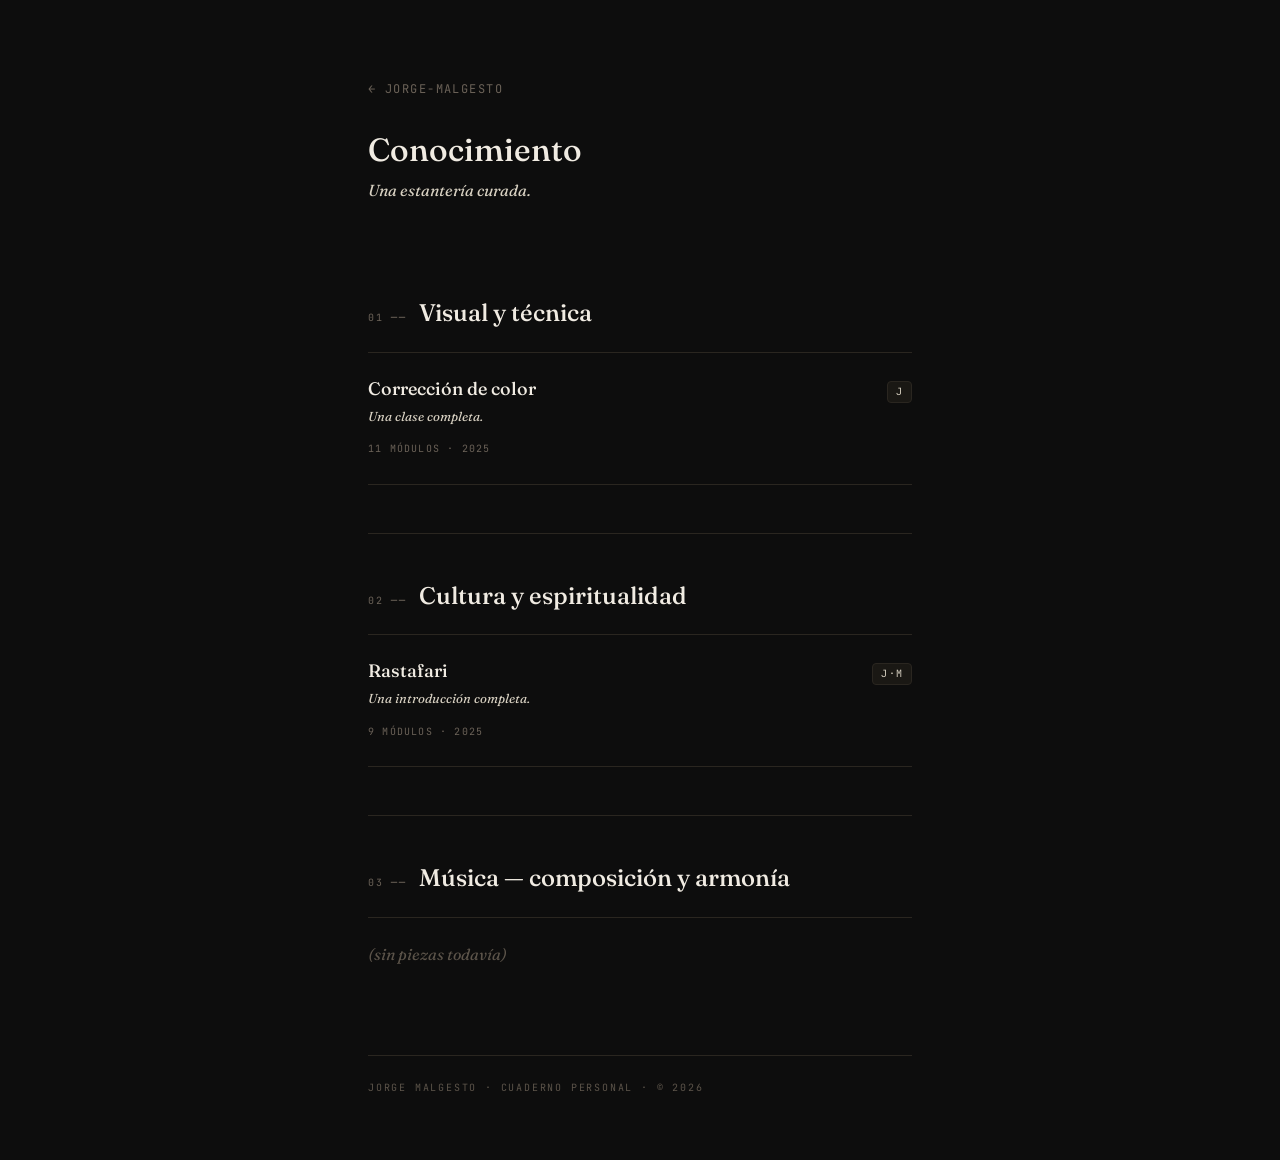
==== conocimiento/index.html @ 783f0b52 "Initial build: shell, sistema de diseño, conocimiento, Hartke recomendador Co-Authored-By: Claude So" ====
<!DOCTYPE html>
<html lang="es">
<head>
  <meta charset="UTF-8">
  <meta name="viewport" content="width=device-width, initial-scale=1.0">
  <title>Conocimiento — Jorge Malgesto</title>
  <meta name="description" content="Una estantería curada. Cine, cultura, música.">

  <link rel="preconnect" href="https://fonts.googleapis.com">
  <link rel="preconnect" href="https://fonts.gstatic.com" crossorigin>
  <link href="https://fonts.googleapis.com/css2?family=Fraunces:ital,opsz,wght@0,9..144,400;0,9..144,500;1,9..144,400;1,9..144,500&family=DM+Sans:wght@400;500&family=JetBrains+Mono:wght@400;500&display=swap" rel="stylesheet">

  <link rel="stylesheet" href="../css/system.css">

  <style>
    .page {
      max-width: 640px;
      margin: 0 auto;
      padding: var(--sp-5);
      padding-bottom: var(--sp-8);
    }

    .page-header {
      padding: var(--sp-6) 0 var(--sp-7);
    }

    .page-header__back {
      display: block;
      margin-bottom: var(--sp-6);
    }

    .page-title {
      font-family: var(--font-serif);
      font-size: var(--fs-h1);
      font-weight: 500;
      font-style: normal;
      color: var(--color-text);
      line-height: 1.2;
      margin-bottom: var(--sp-2);
    }

    .page-subtitle {
      font-family: var(--font-serif);
      font-size: var(--fs-body);
      font-style: italic;
      font-weight: 400;
      color: var(--color-text-soft);
    }

    /* ── Eje temático ─────────────────────────────────────── */
    .axis {
      margin-top: var(--sp-7);
    }

    .axis__header {
      display: flex;
      align-items: baseline;
      gap: var(--sp-3);
      margin-bottom: var(--sp-5);
    }

    .axis__num {
      font-family: var(--font-mono);
      font-size: var(--fs-mono-sm);
      font-weight: 400;
      text-transform: uppercase;
      letter-spacing: 0.18em;
      color: var(--color-text-dim);
      flex-shrink: 0;
    }

    .axis__title {
      font-family: var(--font-serif);
      font-size: var(--fs-h2);
      font-weight: 500;
      font-style: normal;
      color: var(--color-text);
      line-height: 1.2;
    }

    /* ── Pieza / item del eje ────────────────────────────── */
    .piece-link {
      display: block;
      text-decoration: none;
      border-top: var(--border-thin);
      padding: var(--sp-5) 0;
      transition: color 150ms ease-out;
    }

    .piece-link:last-child {
      border-bottom: var(--border-thin);
    }

    .piece-link:hover .piece-title {
      color: var(--color-accent);
    }

    .piece-header {
      display: flex;
      align-items: baseline;
      gap: var(--sp-3);
      margin-bottom: var(--sp-1);
    }

    .piece-title {
      font-family: var(--font-serif);
      font-size: var(--fs-h3);
      font-weight: 500;
      color: var(--color-text);
      transition: color 150ms ease-out;
      flex: 1;
      line-height: 1.3;
    }

    .piece-tag {
      font-family: var(--font-mono);
      font-size: var(--fs-mono-sm);
      font-weight: 400;
      text-transform: uppercase;
      letter-spacing: 0.12em;
      color: var(--color-text-soft);
      background: var(--color-bg-soft);
      border: var(--border-thin);
      border-radius: var(--radius-sm);
      padding: 2px var(--sp-2);
      flex-shrink: 0;
    }

    .piece-desc {
      font-family: var(--font-serif);
      font-size: var(--fs-small);
      font-style: italic;
      color: var(--color-text-soft);
      line-height: 1.5;
      margin-bottom: var(--sp-2);
    }

    .piece-meta {
      font-family: var(--font-mono);
      font-size: var(--fs-mono-sm);
      font-weight: 400;
      text-transform: uppercase;
      letter-spacing: 0.12em;
      color: var(--color-text-dim);
    }

    /* ── Sin piezas ──────────────────────────────────────── */
    .axis__empty {
      font-family: var(--font-serif);
      font-size: var(--fs-body);
      font-style: italic;
      color: var(--color-text-faint);
      padding: var(--sp-5) 0;
      border-top: var(--border-thin);
    }

    /* ── Footer ──────────────────────────────────────────── */
    .page-footer {
      margin-top: var(--sp-8);
      padding-top: var(--sp-5);
      border-top: var(--border-thin);
    }

    .page-footer__text {
      font-family: var(--font-mono);
      font-size: var(--fs-mono-sm);
      font-weight: 400;
      text-transform: uppercase;
      letter-spacing: 0.18em;
      color: var(--color-text-faint);
    }

    @media (min-width: 768px) {
      .page {
        padding: var(--sp-7) var(--sp-7) var(--sp-8);
      }
    }
  </style>
</head>
<body>

<div class="page">

  <header class="page-header">
    <a href="../" class="return-link page-header__back">← jorge-malgesto</a>
    <h1 class="page-title">Conocimiento</h1>
    <p class="page-subtitle">Una estantería curada.</p>
  </header>

  <!-- Eje 01: Visual y técnica -->
  <section class="axis">
    <div class="axis__header">
      <span class="axis__num">01 ──</span>
      <h2 class="axis__title">Visual y técnica</h2>
    </div>

    <a href="correccion-de-color.html" class="piece-link">
      <div class="piece-header">
        <span class="piece-title">Corrección de color</span>
        <span class="piece-tag">J</span>
      </div>
      <p class="piece-desc">Una clase completa.</p>
      <span class="piece-meta">11 módulos · 2025</span>
    </a>
  </section>

  <hr class="divider" style="margin-top: var(--sp-7);">

  <!-- Eje 02: Cultura y espiritualidad -->
  <section class="axis">
    <div class="axis__header">
      <span class="axis__num">02 ──</span>
      <h2 class="axis__title">Cultura y espiritualidad</h2>
    </div>

    <a href="rastafari.html" class="piece-link">
      <div class="piece-header">
        <span class="piece-title">Rastafari</span>
        <span class="piece-tag">J·M</span>
      </div>
      <p class="piece-desc">Una introducción completa.</p>
      <span class="piece-meta">9 módulos · 2025</span>
    </a>
  </section>

  <hr class="divider" style="margin-top: var(--sp-7);">

  <!-- Eje 03: Música -->
  <section class="axis">
    <div class="axis__header">
      <span class="axis__num">03 ──</span>
      <h2 class="axis__title">Música — composición y armonía</h2>
    </div>

    <p class="axis__empty">(sin piezas todavía)</p>
  </section>

  <footer class="page-footer">
    <p class="page-footer__text">Jorge Malgesto · Cuaderno personal · &copy; 2026</p>
  </footer>

</div>

</body>
</html>
---- css/system.css ----
/* ============================================================
   system.css — Sistema de diseño jorge-malgesto
   Dirección A: Editorial con grietas
   ============================================================ */

/* ── Tokens: Paleta ─────────────────────────────────────── */
:root {
  --color-bg:           #0d0d0d;
  --color-bg-card:      #141414;
  --color-bg-soft:      #1a1814;

  --color-text:         #f0ebe2;
  --color-text-soft:    #d8d1c2;
  --color-text-mute:    #8a8275;
  --color-text-dim:     #6b6258;
  --color-text-faint:   #5c544a;

  --color-border:       #2a2620;
  --color-border-soft:  #3a342c;

  --color-accent:       #d44530;
  --color-accent-hover: #b53924;
  --color-accent-soft:  #6b2218;
}

/* ── Tokens: Tipografía ─────────────────────────────────── */
:root {
  --font-serif: 'Fraunces', 'Times New Roman', Georgia, serif;
  --font-sans:  'DM Sans', system-ui, -apple-system, sans-serif;
  --font-mono:  'JetBrains Mono', 'Courier New', monospace;
}

/* ── Tokens: Escala tipográfica ─────────────────────────── */
:root {
  --fs-display-xl: 64px;
  --fs-display-lg: 44px;
  --fs-h1:         32px;
  --fs-h2:         24px;
  --fs-h3:         18px;
  --fs-body:       16px;
  --fs-body-sans:  15px;
  --fs-small:      13px;
  --fs-mono:       12px;
  --fs-mono-sm:    10px;
}

/* ── Tokens: Espaciado ──────────────────────────────────── */
:root {
  --sp-1:  4px;
  --sp-2:  8px;
  --sp-3:  12px;
  --sp-4:  16px;
  --sp-5:  24px;
  --sp-6:  32px;
  --sp-7:  48px;
  --sp-8:  64px;
}

/* ── Tokens: Radios y bordes ────────────────────────────── */
:root {
  --radius-sm:   4px;
  --radius-md:   8px;
  --radius-lg:   12px;
  --radius-xl:   16px;
  --radius-pill: 999px;

  --border-thin:   0.5px solid var(--color-border);
  --border-medium: 1px solid var(--color-border);
}

/* ── Reset base ─────────────────────────────────────────── */
*, *::before, *::after {
  box-sizing: border-box;
  margin: 0;
  padding: 0;
}

html {
  -webkit-text-size-adjust: 100%;
  scroll-behavior: smooth;
}

body {
  background-color: var(--color-bg);
  color: var(--color-text);
  font-family: var(--font-sans);
  font-size: var(--fs-body);
  line-height: 1.6;
  min-height: 100dvh;
  -webkit-font-smoothing: antialiased;
  -moz-osx-font-smoothing: grayscale;
}

a {
  color: inherit;
  text-decoration: none;
}

img, svg {
  display: block;
  max-width: 100%;
}

/* ── Componente: .wordmark ──────────────────────────────── */
.wordmark {
  font-family: var(--font-serif);
  font-size: var(--fs-display-xl);
  font-weight: 400;
  letter-spacing: -0.02em;
  line-height: 1.05;
  display: block;
}

.wordmark__first {
  display: block;
  font-style: italic;
  color: var(--color-text-soft);
}

.wordmark__second {
  display: block;
  font-style: normal;
  font-weight: 500;
  color: var(--color-text);
}

.wordmark__accent {
  font-style: italic;
  color: var(--color-accent);
}

/* ── Componente: .accent-text ───────────────────────────── */
.accent-text {
  font-style: italic;
  color: var(--color-accent);
}

/* ── Componente: .label-mono ────────────────────────────── */
.label-mono {
  font-family: var(--font-mono);
  font-size: var(--fs-mono-sm);
  font-weight: 400;
  text-transform: uppercase;
  letter-spacing: 0.18em;
  color: var(--color-text-dim);
}

/* ── Componente: .divider ───────────────────────────────── */
.divider {
  width: 100%;
  height: 0.5px;
  background-color: var(--color-border);
  border: none;
}

/* ── Componente: .card ──────────────────────────────────── */
.card {
  background-color: var(--color-bg-card);
  border: var(--border-thin);
  border-radius: var(--radius-lg);
  padding: var(--sp-5);
}

/* ── Componente: .pill ──────────────────────────────────── */
.pill {
  display: inline-flex;
  align-items: center;
  gap: var(--sp-1);
  font-family: var(--font-mono);
  font-size: var(--fs-mono);
  text-transform: uppercase;
  letter-spacing: 0.1em;
  padding: var(--sp-1) var(--sp-3);
  border-radius: var(--radius-pill);
  border: 0.5px solid var(--color-border);
  background: transparent;
  color: var(--color-text-mute);
  cursor: pointer;
  transition: color 150ms ease-out, border-color 150ms ease-out, background-color 150ms ease-out;
  user-select: none;
  white-space: nowrap;
}

.pill--active {
  background-color: var(--color-accent-soft);
  color: var(--color-accent);
  border-color: var(--color-accent);
}

.pill--active::before {
  content: '';
  display: inline-block;
  width: 5px;
  height: 5px;
  border-radius: 50%;
  background-color: var(--color-accent);
  flex-shrink: 0;
}

.pill--mute {
  color: var(--color-text-faint);
  border-color: var(--color-border);
}

/* ── Componente: .btn ───────────────────────────────────── */
.btn {
  display: inline-flex;
  align-items: center;
  justify-content: center;
  gap: var(--sp-2);
  font-family: var(--font-mono);
  font-size: var(--fs-mono);
  font-weight: 500;
  text-transform: uppercase;
  letter-spacing: 0.12em;
  padding: var(--sp-3) var(--sp-5);
  border-radius: var(--radius-md);
  border: var(--border-medium);
  cursor: pointer;
  transition: all 150ms ease-out;
  user-select: none;
}

.btn--primary {
  background-color: var(--color-accent);
  color: var(--color-text);
  border-color: var(--color-accent);
}

.btn--primary:hover {
  background-color: var(--color-accent-hover);
  border-color: var(--color-accent-hover);
}

.btn--ghost {
  background: transparent;
  color: var(--color-text-soft);
  border-color: var(--color-border-soft);
}

.btn--ghost:hover {
  color: var(--color-text);
  border-color: var(--color-text-mute);
}

/* ── Componente: .nav-item ──────────────────────────────── */
.nav-item {
  display: flex;
  align-items: baseline;
  gap: var(--sp-4);
  padding: var(--sp-6) 0;
  text-decoration: none;
  border-bottom: var(--border-thin);
  transition: color 150ms ease-out;
  color: var(--color-text);
  cursor: pointer;
}

.nav-item:first-of-type {
  border-top: var(--border-thin);
}

.nav-item__num {
  font-family: var(--font-mono);
  font-size: var(--fs-mono-sm);
  font-weight: 400;
  text-transform: uppercase;
  letter-spacing: 0.18em;
  color: var(--color-text-dim);
  flex-shrink: 0;
  padding-top: 2px;
}

.nav-item__label {
  font-family: var(--font-serif);
  font-size: var(--fs-h1);
  font-weight: 500;
  font-style: italic;
  line-height: 1.2;
  flex: 1;
  transition: color 150ms ease-out;
}

.nav-item__arrow {
  font-size: var(--fs-body-sans);
  color: var(--color-text-dim);
  transition: transform 150ms ease-out, color 150ms ease-out;
  flex-shrink: 0;
}

.nav-item:hover .nav-item__label,
.nav-item:focus .nav-item__label {
  color: var(--color-accent);
}

.nav-item:hover .nav-item__arrow,
.nav-item:focus .nav-item__arrow {
  transform: translateX(4px);
  color: var(--color-accent);
}

/* ── Componente: .return-link ───────────────────────────── */
.return-link {
  display: inline-flex;
  align-items: center;
  gap: var(--sp-2);
  font-family: var(--font-mono);
  font-size: var(--fs-mono);
  text-transform: uppercase;
  letter-spacing: 0.12em;
  color: var(--color-text-dim);
  text-decoration: none;
  transition: color 150ms ease-out;
}

.return-link:hover {
  color: var(--color-text-soft);
}

/* ── Responsive: wordmark ───────────────────────────────── */
@media (max-width: 480px) {
  .wordmark {
    font-size: clamp(40px, 12vw, 64px);
  }
}

@media (min-width: 768px) {
  .wordmark {
    font-size: clamp(64px, 8vw, 88px);
  }

  .nav-item__label {
    font-size: var(--fs-display-lg);
  }
}
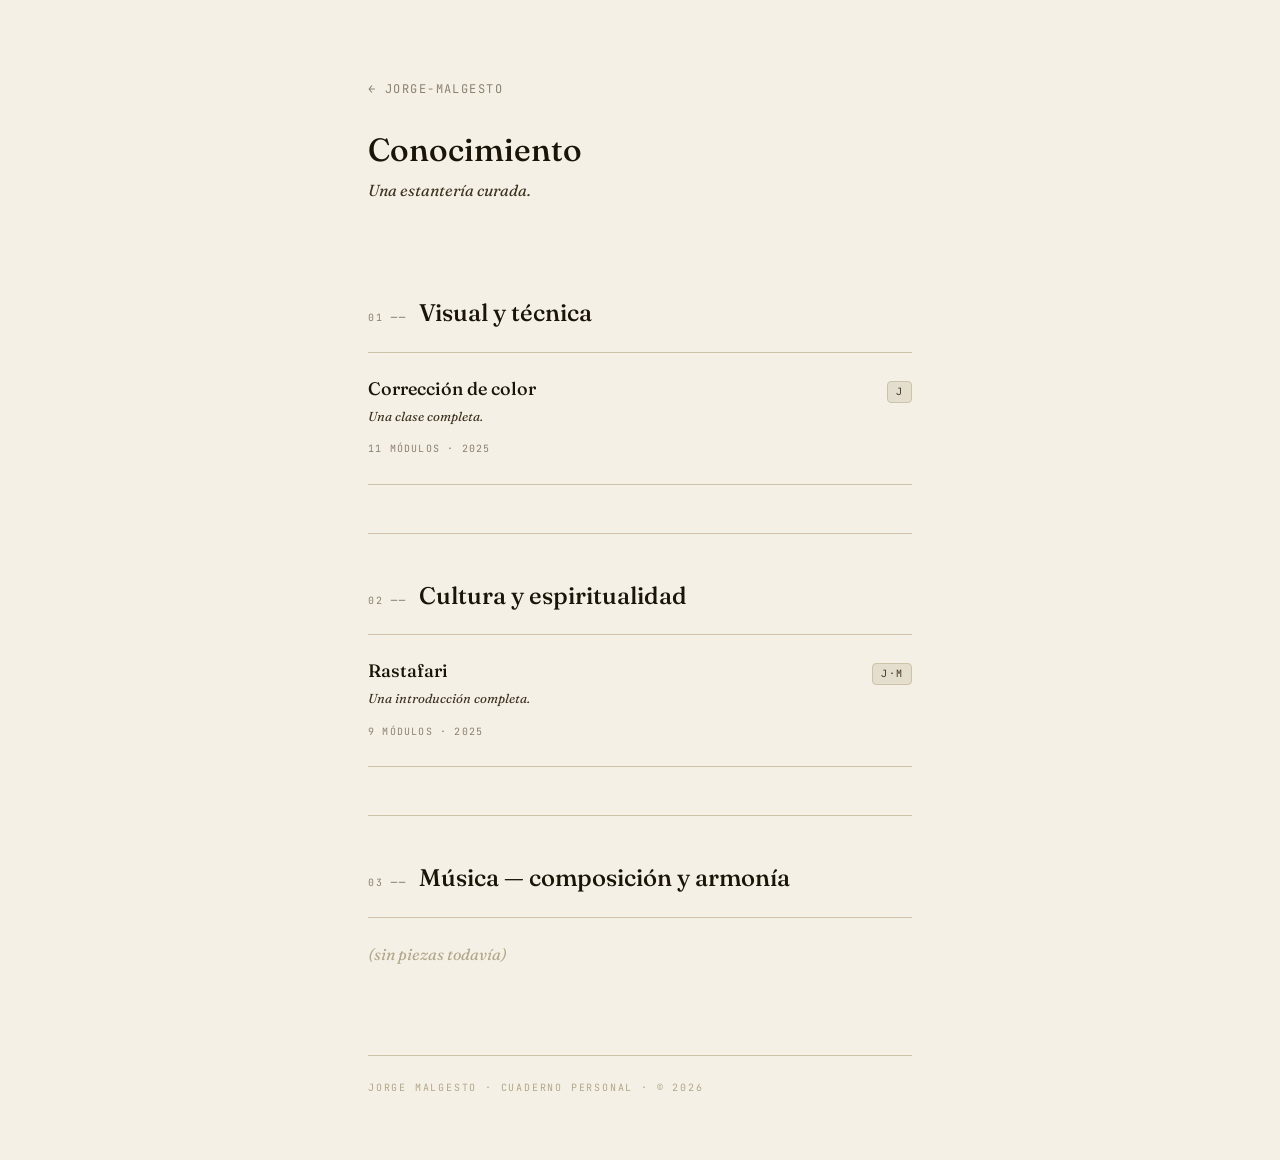
==== commit dbb087a8: "Paleta completa al claro — todo el sitio Todos los archivos del sitio usan ahora la paleta clara (pa" ====
--- a/conocimiento/index.html
+++ b/conocimiento/index.html
@@ -10,7 +10,7 @@
   <link rel="preconnect" href="https://fonts.gstatic.com" crossorigin>
   <link href="https://fonts.googleapis.com/css2?family=Fraunces:ital,opsz,wght@0,9..144,400;0,9..144,500;1,9..144,400;1,9..144,500&family=DM+Sans:wght@400;500&family=JetBrains+Mono:wght@400;500&display=swap" rel="stylesheet">
 
-  <link rel="stylesheet" href="../css/system.css">
+  <link rel="stylesheet" href="../css/system.css?v=light">
 
   <style>
     .page {
--- a/css/system.css
+++ b/css/system.css
@@ -1,26 +1,38 @@
 /* ============================================================
    system.css — Sistema de diseño jorge-malgesto
-   Dirección A: Editorial con grietas
+   Dirección: Rasta discreta · verde / dorado / rojo
    ============================================================ */
 
 /* ── Tokens: Paleta ─────────────────────────────────────── */
 :root {
-  --color-bg:           #0d0d0d;
-  --color-bg-card:      #141414;
-  --color-bg-soft:      #1a1814;
-
-  --color-text:         #f0ebe2;
-  --color-text-soft:    #d8d1c2;
-  --color-text-mute:    #8a8275;
-  --color-text-dim:     #6b6258;
-  --color-text-faint:   #5c544a;
-
-  --color-border:       #2a2620;
-  --color-border-soft:  #3a342c;
-
-  --color-accent:       #d44530;
-  --color-accent-hover: #b53924;
-  --color-accent-soft:  #6b2218;
+  /* Backgrounds — papel cálido con tinte verde muy sutil */
+  --color-bg:           #f5f0e6;
+  --color-bg-card:      #ede8d8;
+  --color-bg-soft:      #e4dece;
+
+  /* Texto — oscuro cálido */
+  --color-text:         #1a1508;
+  --color-text-soft:    #3d3420;
+  --color-text-mute:    #6b6050;
+  --color-text-dim:     #8a8070;
+  --color-text-faint:   #b0a888;
+
+  /* Bordes — cálido claro con tinte verde */
+  --color-border:       #ccc4a8;
+  --color-border-soft:  #bab09a;
+
+  /* Acento principal — verde rasta (oscurecido para contraste sobre claro) */
+  --color-accent:       #4e8020;
+  --color-accent-hover: #3a6016;
+  --color-accent-soft:  rgba(78, 128, 32, 0.1);
+
+  /* Dorado — secundario, decorativo */
+  --color-gold:         #a07018;
+  --color-gold-soft:    rgba(160, 112, 24, 0.1);
+
+  /* Rojo — terciario, con moderación */
+  --color-red:          #a02818;
+  --color-red-soft:     rgba(160, 40, 24, 0.1);
 }
 
 /* ── Tokens: Tipografía ─────────────────────────────────── */
@@ -126,7 +138,7 @@
 
 .wordmark__accent {
   font-style: italic;
-  color: var(--color-accent);
+  color: var(--color-gold);   /* Dorado, no verde */
 }
 
 /* ── Componente: .accent-text ───────────────────────────── */
@@ -223,7 +235,7 @@
 
 .btn--primary {
   background-color: var(--color-accent);
-  color: var(--color-text);
+  color: var(--color-bg);
   border-color: var(--color-accent);
 }
 
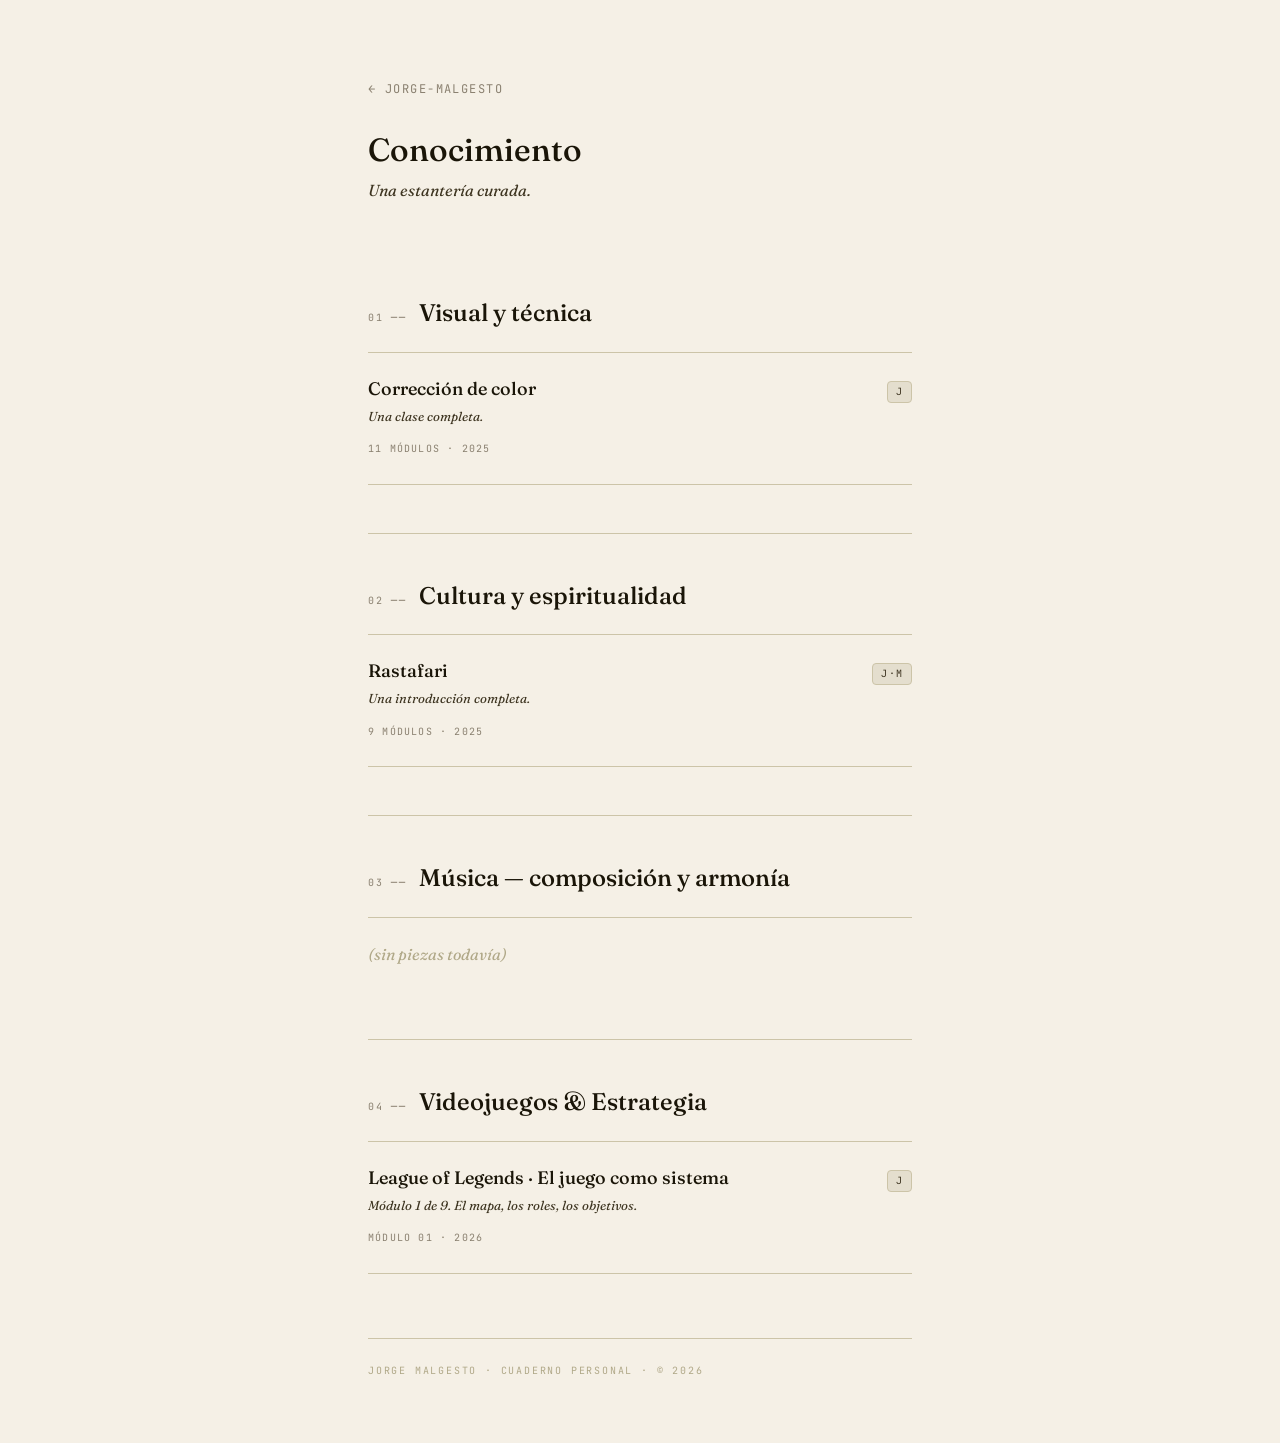
==== commit 8e4a692f: "Add LoL Módulo 1 — Videojuegos & Estrategia Nuevo camino de conocimiento. Módulo 1 de 9: El juego co" ====
--- a/conocimiento/index.html
+++ b/conocimiento/index.html
@@ -235,6 +235,24 @@
     <p class="axis__empty">(sin piezas todavía)</p>
   </section>
 
+  <hr class="divider" style="margin-top: var(--sp-7);">
+
+  <section class="axis">
+    <div class="axis__header">
+      <span class="axis__num">04 ──</span>
+      <h2 class="axis__title">Videojuegos &amp; Estrategia</h2>
+    </div>
+
+    <a href="videojuegos-estrategia/lol-el-juego-como-sistema/" class="piece-link">
+      <div class="piece-header">
+        <span class="piece-title">League of Legends · El juego como sistema</span>
+        <span class="piece-tag">J</span>
+      </div>
+      <p class="piece-desc">Módulo 1 de 9. El mapa, los roles, los objetivos.</p>
+      <span class="piece-meta">Módulo 01 · 2026</span>
+    </a>
+  </section>
+
   <footer class="page-footer">
     <p class="page-footer__text">Jorge Malgesto · Cuaderno personal · &copy; 2026</p>
   </footer>
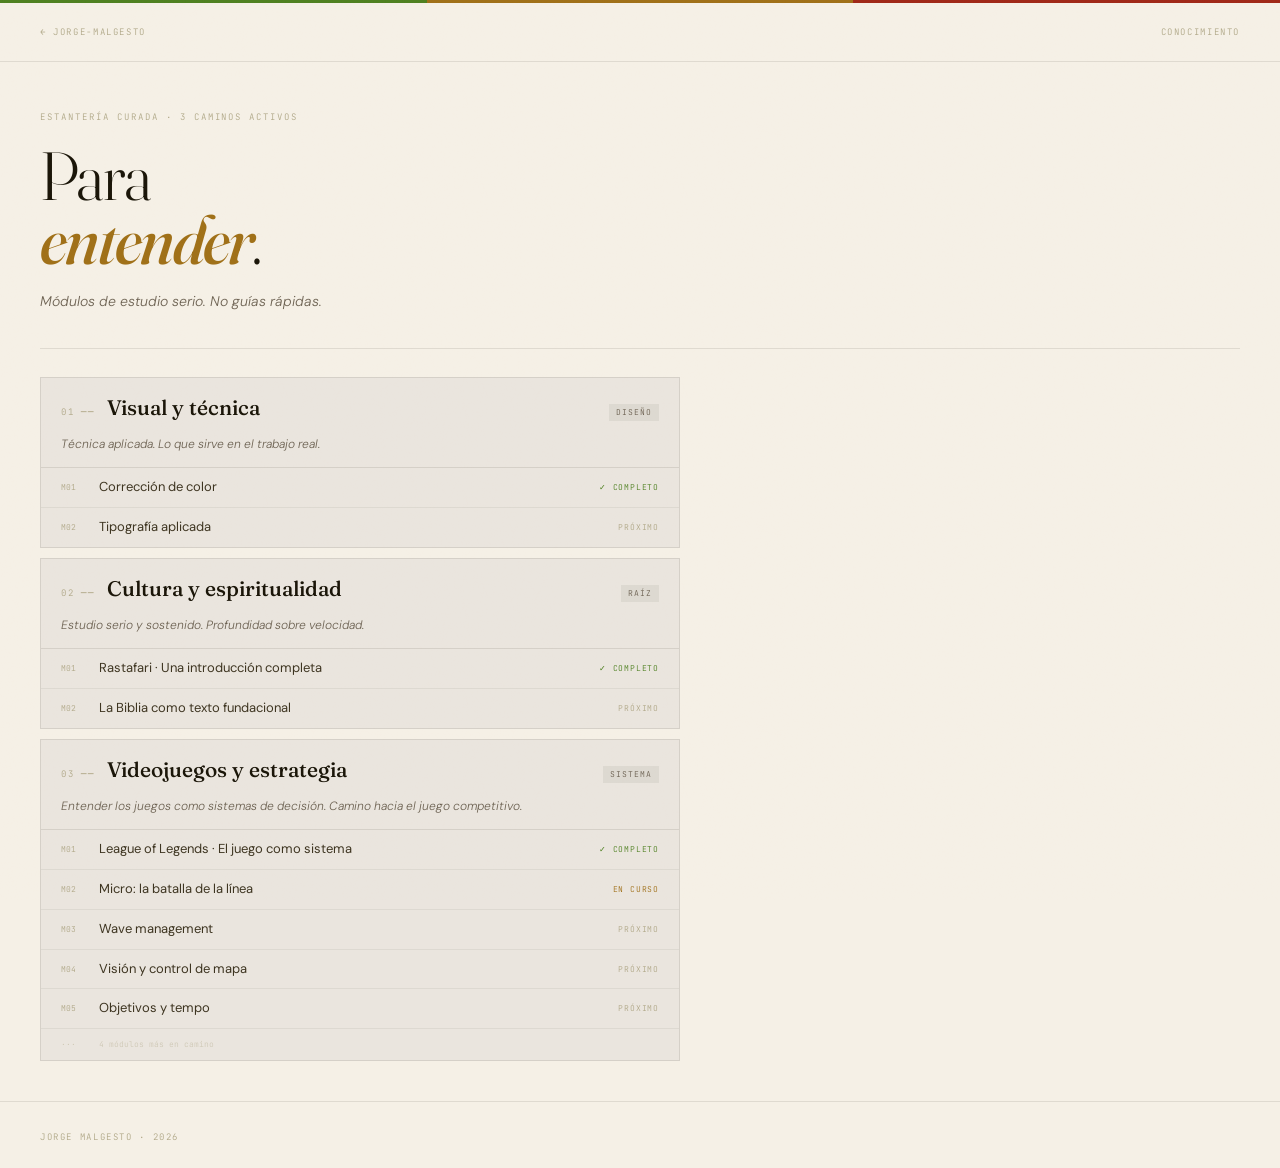
==== commit 03024dbf: "Rediseño de index, herramientas y conocimiento Nuevos layouts para las tres páginas principales: ind" ====
--- a/conocimiento/index.html
+++ b/conocimiento/index.html
@@ -3,261 +3,393 @@
 <head>
   <meta charset="UTF-8">
   <meta name="viewport" content="width=device-width, initial-scale=1.0">
-  <title>Conocimiento — Jorge Malgesto</title>
-  <meta name="description" content="Una estantería curada. Cine, cultura, música.">
-
+  <title>Conocimiento · Jorge Malgesto</title>
   <link rel="preconnect" href="https://fonts.googleapis.com">
   <link rel="preconnect" href="https://fonts.gstatic.com" crossorigin>
-  <link href="https://fonts.googleapis.com/css2?family=Fraunces:ital,opsz,wght@0,9..144,400;0,9..144,500;1,9..144,400;1,9..144,500&family=DM+Sans:wght@400;500&family=JetBrains+Mono:wght@400;500&display=swap" rel="stylesheet">
-
-  <link rel="stylesheet" href="../css/system.css?v=light">
-
+  <link href="https://fonts.googleapis.com/css2?family=Fraunces:ital,opsz,wght@0,9..144,300;0,9..144,400;0,9..144,500;1,9..144,300;1,9..144,400;1,9..144,500&family=DM+Sans:wght@300;400;500&family=JetBrains+Mono:wght@400;500&display=swap" rel="stylesheet">
   <style>
-    .page {
-      max-width: 640px;
-      margin: 0 auto;
-      padding: var(--sp-5);
-      padding-bottom: var(--sp-8);
-    }
-
-    .page-header {
-      padding: var(--sp-6) 0 var(--sp-7);
-    }
-
-    .page-header__back {
-      display: block;
-      margin-bottom: var(--sp-6);
-    }
-
-    .page-title {
-      font-family: var(--font-serif);
-      font-size: var(--fs-h1);
+    :root {
+      --bg:        #f5f0e6;
+      --bg-card:   #eae5de;
+      --bg-soft:   #e4dfd8;
+      --bg-inner:  #e0dbd2;
+      --ink:       #1a1508;
+      --ink-soft:  #3d3420;
+      --ink-dim:   #6b6050;
+      --ink-faint: #b0a888;
+      --gold:      #a07018;
+      --green:     #4e8020;
+      --red:       #a02818;
+      --rule:      rgba(30,20,10,0.10);
+      --rule-soft: rgba(30,20,10,0.06);
+      --serif:     'Fraunces', Georgia, serif;
+      --sans:      'DM Sans', system-ui, sans-serif;
+      --mono:      'JetBrains Mono', monospace;
+    }
+
+    *, *::before, *::after { box-sizing: border-box; margin: 0; padding: 0; }
+    html { scroll-behavior: smooth; }
+
+    body {
+      background: var(--bg);
+      color: var(--ink);
+      font-family: var(--sans);
+      font-weight: 300;
+      font-size: 16px;
+      line-height: 1.6;
+      -webkit-font-smoothing: antialiased;
+      min-height: 100dvh;
+      display: flex;
+      flex-direction: column;
+    }
+
+    body::before {
+      content: '';
+      position: fixed;
+      inset: 0;
+      pointer-events: none;
+      opacity: 0.04;
+      z-index: 200;
+      background-image: url("data:image/svg+xml;utf8,<svg xmlns='http://www.w3.org/2000/svg' width='200' height='200'><filter id='n'><feTurbulence type='fractalNoise' baseFrequency='0.9' numOctaves='2' stitchTiles='stitch'/><feColorMatrix values='0 0 0 0 1 0 0 0 0 0.9 0 0 0 0 0.8 0 0 0 0.4 0'/></filter><rect width='100%25' height='100%25' filter='url(%23n)'/></svg>");
+    }
+
+    a { color: inherit; text-decoration: none; }
+
+    .stripe { height: 3px; display: flex; flex-shrink: 0; }
+    .stripe span { flex: 1; }
+    .stripe span:nth-child(1) { background: var(--green); }
+    .stripe span:nth-child(2) { background: var(--gold); }
+    .stripe span:nth-child(3) { background: var(--red); }
+
+    .topbar {
+      padding: 22px 40px;
+      border-bottom: 0.5px solid var(--rule);
+      display: flex;
+      align-items: center;
+      justify-content: space-between;
+    }
+
+    .back {
+      font-family: var(--mono);
+      font-size: 9px;
+      letter-spacing: 0.18em;
+      text-transform: uppercase;
+      color: var(--ink-faint);
+      transition: color 150ms;
+    }
+    .back:hover { color: var(--ink-dim); }
+
+    .section-label {
+      font-family: var(--mono);
+      font-size: 9px;
+      letter-spacing: 0.18em;
+      text-transform: uppercase;
+      color: var(--ink-faint);
+    }
+
+    .hero {
+      padding: 48px 40px 36px;
+      max-width: 720px;
+      width: 100%;
+    }
+
+    .eyebrow {
+      font-family: var(--mono);
+      font-size: 9px;
+      letter-spacing: 0.22em;
+      text-transform: uppercase;
+      color: var(--ink-faint);
+      margin-bottom: 18px;
+    }
+
+    .title {
+      font-family: var(--serif);
+      font-size: clamp(44px, 8vw, 68px);
+      font-weight: 300;
+      line-height: 0.95;
+      letter-spacing: -0.025em;
+      font-variation-settings: "opsz" 144;
+      color: var(--ink);
+      margin-bottom: 18px;
+    }
+    .title em { font-style: italic; font-weight: 500; color: var(--gold); }
+
+    .subtitle {
+      font-family: var(--sans);
+      font-size: 14px;
+      font-weight: 300;
+      font-style: italic;
+      color: var(--ink-dim);
+    }
+
+    .divider {
+      height: 0.5px;
+      background: var(--rule);
+      margin: 0 40px;
+    }
+
+    /* Caminos */
+    .caminos {
+      padding: 28px 40px 40px;
+      display: flex;
+      flex-direction: column;
+      gap: 10px;
+      max-width: 720px;
+      width: 100%;
+    }
+
+    .camino {
+      background: var(--bg-card);
+      border: 0.5px solid var(--rule);
+      transition: border-color 150ms ease-out;
+    }
+    .camino:hover { border-color: rgba(30,20,10,0.18); }
+
+    .camino-header {
+      display: flex;
+      align-items: baseline;
+      gap: 12px;
+      padding: 18px 20px 14px;
+    }
+
+    .c-num {
+      font-family: var(--mono);
+      font-size: 9px;
+      letter-spacing: 0.2em;
+      text-transform: uppercase;
+      color: var(--ink-faint);
+      flex-shrink: 0;
+    }
+
+    .c-name {
+      font-family: var(--serif);
+      font-size: 21px;
       font-weight: 500;
-      font-style: normal;
-      color: var(--color-text);
-      line-height: 1.2;
-      margin-bottom: var(--sp-2);
-    }
-
-    .page-subtitle {
-      font-family: var(--font-serif);
-      font-size: var(--fs-body);
+      color: var(--ink);
+      flex: 1;
+      line-height: 1.1;
+    }
+
+    .c-tag {
+      font-family: var(--mono);
+      font-size: 8px;
+      text-transform: uppercase;
+      letter-spacing: 0.12em;
+      background: rgba(30,20,10,0.06);
+      color: var(--ink-dim);
+      padding: 2px 7px;
+      flex-shrink: 0;
+    }
+
+    .c-desc {
+      font-family: var(--sans);
+      font-size: 12px;
+      font-weight: 300;
       font-style: italic;
+      color: var(--ink-dim);
+      padding: 0 20px 14px;
+      line-height: 1.55;
+    }
+
+    /* Módulos */
+    .modules {
+      border-top: 0.5px solid var(--rule);
+    }
+
+    .mod-row {
+      display: flex;
+      align-items: center;
+      gap: 10px;
+      padding: 9px 20px;
+      border-bottom: 0.5px solid var(--rule-soft);
+      transition: background 120ms ease-out;
+      cursor: pointer;
+    }
+    .mod-row:last-child { border-bottom: none; }
+    .mod-row:hover { background: var(--bg-soft); }
+
+    .mod-num {
+      font-family: var(--mono);
+      font-size: 8px;
+      color: var(--ink-faint);
+      flex-shrink: 0;
+      width: 28px;
+    }
+
+    .mod-name {
+      font-family: var(--sans);
+      font-size: 13px;
       font-weight: 400;
-      color: var(--color-text-soft);
-    }
-
-    /* ── Eje temático ─────────────────────────────────────── */
-    .axis {
-      margin-top: var(--sp-7);
-    }
-
-    .axis__header {
-      display: flex;
-      align-items: baseline;
-      gap: var(--sp-3);
-      margin-bottom: var(--sp-5);
-    }
-
-    .axis__num {
-      font-family: var(--font-mono);
-      font-size: var(--fs-mono-sm);
-      font-weight: 400;
-      text-transform: uppercase;
+      color: var(--ink-soft);
+      flex: 1;
+    }
+
+    .mod-status {
+      font-family: var(--mono);
+      font-size: 8px;
+      text-transform: uppercase;
+      letter-spacing: 0.1em;
+      flex-shrink: 0;
+    }
+    .status-done  { color: var(--green); }
+    .status-wip   { color: var(--gold); }
+    .status-soon  { color: var(--ink-faint); }
+
+    .mod-more {
+      display: flex;
+      align-items: center;
+      gap: 10px;
+      padding: 9px 20px;
+      opacity: 0.45;
+    }
+    .mod-more span {
+      font-family: var(--mono);
+      font-size: 8px;
+      color: var(--ink-faint);
+    }
+
+    /* Footer */
+    .footer {
+      padding: 20px 40px;
+      border-top: 0.5px solid var(--rule);
+      margin-top: auto;
+    }
+    .footer-text {
+      font-family: var(--mono);
+      font-size: 9px;
       letter-spacing: 0.18em;
-      color: var(--color-text-dim);
-      flex-shrink: 0;
-    }
-
-    .axis__title {
-      font-family: var(--font-serif);
-      font-size: var(--fs-h2);
-      font-weight: 500;
-      font-style: normal;
-      color: var(--color-text);
-      line-height: 1.2;
-    }
-
-    /* ── Pieza / item del eje ────────────────────────────── */
-    .piece-link {
-      display: block;
-      text-decoration: none;
-      border-top: var(--border-thin);
-      padding: var(--sp-5) 0;
-      transition: color 150ms ease-out;
-    }
-
-    .piece-link:last-child {
-      border-bottom: var(--border-thin);
-    }
-
-    .piece-link:hover .piece-title {
-      color: var(--color-accent);
-    }
-
-    .piece-header {
-      display: flex;
-      align-items: baseline;
-      gap: var(--sp-3);
-      margin-bottom: var(--sp-1);
-    }
-
-    .piece-title {
-      font-family: var(--font-serif);
-      font-size: var(--fs-h3);
-      font-weight: 500;
-      color: var(--color-text);
-      transition: color 150ms ease-out;
-      flex: 1;
-      line-height: 1.3;
-    }
-
-    .piece-tag {
-      font-family: var(--font-mono);
-      font-size: var(--fs-mono-sm);
-      font-weight: 400;
-      text-transform: uppercase;
-      letter-spacing: 0.12em;
-      color: var(--color-text-soft);
-      background: var(--color-bg-soft);
-      border: var(--border-thin);
-      border-radius: var(--radius-sm);
-      padding: 2px var(--sp-2);
-      flex-shrink: 0;
-    }
-
-    .piece-desc {
-      font-family: var(--font-serif);
-      font-size: var(--fs-small);
-      font-style: italic;
-      color: var(--color-text-soft);
-      line-height: 1.5;
-      margin-bottom: var(--sp-2);
-    }
-
-    .piece-meta {
-      font-family: var(--font-mono);
-      font-size: var(--fs-mono-sm);
-      font-weight: 400;
-      text-transform: uppercase;
-      letter-spacing: 0.12em;
-      color: var(--color-text-dim);
-    }
-
-    /* ── Sin piezas ──────────────────────────────────────── */
-    .axis__empty {
-      font-family: var(--font-serif);
-      font-size: var(--fs-body);
-      font-style: italic;
-      color: var(--color-text-faint);
-      padding: var(--sp-5) 0;
-      border-top: var(--border-thin);
-    }
-
-    /* ── Footer ──────────────────────────────────────────── */
-    .page-footer {
-      margin-top: var(--sp-8);
-      padding-top: var(--sp-5);
-      border-top: var(--border-thin);
-    }
-
-    .page-footer__text {
-      font-family: var(--font-mono);
-      font-size: var(--fs-mono-sm);
-      font-weight: 400;
-      text-transform: uppercase;
-      letter-spacing: 0.18em;
-      color: var(--color-text-faint);
-    }
-
-    @media (min-width: 768px) {
-      .page {
-        padding: var(--sp-7) var(--sp-7) var(--sp-8);
-      }
+      text-transform: uppercase;
+      color: var(--ink-faint);
+    }
+
+    .hero, .caminos {
+      opacity: 0;
+      transform: translateY(10px);
+      animation: rise 0.45s ease-out forwards;
+    }
+    .caminos { animation-delay: 0.08s; }
+    @keyframes rise { to { opacity: 1; transform: translateY(0); } }
+
+    @media (max-width: 520px) {
+      .topbar { padding: 18px 24px; }
+      .hero { padding: 36px 24px 28px; }
+      .divider { margin: 0 24px; }
+      .caminos { padding: 24px 24px 32px; }
+      .footer { padding: 16px 24px; }
     }
   </style>
 </head>
 <body>
 
-<div class="page">
-
-  <header class="page-header">
-    <a href="../" class="return-link page-header__back">← jorge-malgesto</a>
-    <h1 class="page-title">Conocimiento</h1>
-    <p class="page-subtitle">Una estantería curada.</p>
-  </header>
-
-  <!-- Eje 01: Visual y técnica -->
-  <section class="axis">
-    <div class="axis__header">
-      <span class="axis__num">01 ──</span>
-      <h2 class="axis__title">Visual y técnica</h2>
-    </div>
-
-    <a href="correccion-de-color.html" class="piece-link">
-      <div class="piece-header">
-        <span class="piece-title">Corrección de color</span>
-        <span class="piece-tag">J</span>
-      </div>
-      <p class="piece-desc">Una clase completa.</p>
-      <span class="piece-meta">11 módulos · 2025</span>
-    </a>
-  </section>
-
-  <hr class="divider" style="margin-top: var(--sp-7);">
-
-  <!-- Eje 02: Cultura y espiritualidad -->
-  <section class="axis">
-    <div class="axis__header">
-      <span class="axis__num">02 ──</span>
-      <h2 class="axis__title">Cultura y espiritualidad</h2>
-    </div>
-
-    <a href="rastafari.html" class="piece-link">
-      <div class="piece-header">
-        <span class="piece-title">Rastafari</span>
-        <span class="piece-tag">J·M</span>
-      </div>
-      <p class="piece-desc">Una introducción completa.</p>
-      <span class="piece-meta">9 módulos · 2025</span>
-    </a>
-  </section>
-
-  <hr class="divider" style="margin-top: var(--sp-7);">
-
-  <!-- Eje 03: Música -->
-  <section class="axis">
-    <div class="axis__header">
-      <span class="axis__num">03 ──</span>
-      <h2 class="axis__title">Música — composición y armonía</h2>
-    </div>
-
-    <p class="axis__empty">(sin piezas todavía)</p>
-  </section>
-
-  <hr class="divider" style="margin-top: var(--sp-7);">
-
-  <section class="axis">
-    <div class="axis__header">
-      <span class="axis__num">04 ──</span>
-      <h2 class="axis__title">Videojuegos &amp; Estrategia</h2>
-    </div>
-
-    <a href="videojuegos-estrategia/lol-el-juego-como-sistema/" class="piece-link">
-      <div class="piece-header">
-        <span class="piece-title">League of Legends · El juego como sistema</span>
-        <span class="piece-tag">J</span>
-      </div>
-      <p class="piece-desc">Módulo 1 de 9. El mapa, los roles, los objetivos.</p>
-      <span class="piece-meta">Módulo 01 · 2026</span>
-    </a>
-  </section>
-
-  <footer class="page-footer">
-    <p class="page-footer__text">Jorge Malgesto · Cuaderno personal · &copy; 2026</p>
-  </footer>
-
+<div class="stripe" aria-hidden="true">
+  <span></span><span></span><span></span>
 </div>
+
+<div class="topbar">
+  <a href="../" class="back">← jorge-malgesto</a>
+  <span class="section-label">Conocimiento</span>
+</div>
+
+<div class="hero">
+  <p class="eyebrow">Estantería curada · 3 caminos activos</p>
+  <h1 class="title">Para<br><em>entender</em>.</h1>
+  <p class="subtitle">Módulos de estudio serio. No guías rápidas.</p>
+</div>
+
+<div class="divider"></div>
+
+<div class="caminos">
+
+  <!-- Camino 01: Visual y técnica -->
+  <div class="camino">
+    <div class="camino-header">
+      <span class="c-num">01 ──</span>
+      <span class="c-name">Visual y técnica</span>
+      <span class="c-tag">Diseño</span>
+    </div>
+    <p class="c-desc">Técnica aplicada. Lo que sirve en el trabajo real.</p>
+    <div class="modules">
+      <a href="correccion-de-color.html" class="mod-row">
+        <span class="mod-num">M01</span>
+        <span class="mod-name">Corrección de color</span>
+        <span class="mod-status status-done">✓ Completo</span>
+      </a>
+      <div class="mod-row">
+        <span class="mod-num">M02</span>
+        <span class="mod-name">Tipografía aplicada</span>
+        <span class="mod-status status-soon">Próximo</span>
+      </div>
+    </div>
+  </div>
+
+  <!-- Camino 02: Cultura y espiritualidad -->
+  <div class="camino">
+    <div class="camino-header">
+      <span class="c-num">02 ──</span>
+      <span class="c-name">Cultura y espiritualidad</span>
+      <span class="c-tag">Raíz</span>
+    </div>
+    <p class="c-desc">Estudio serio y sostenido. Profundidad sobre velocidad.</p>
+    <div class="modules">
+      <a href="rastafari.html" class="mod-row">
+        <span class="mod-num">M01</span>
+        <span class="mod-name">Rastafari · Una introducción completa</span>
+        <span class="mod-status status-done">✓ Completo</span>
+      </a>
+      <div class="mod-row">
+        <span class="mod-num">M02</span>
+        <span class="mod-name">La Biblia como texto fundacional</span>
+        <span class="mod-status status-soon">Próximo</span>
+      </div>
+    </div>
+  </div>
+
+  <!-- Camino 03: Videojuegos y estrategia -->
+  <div class="camino">
+    <div class="camino-header">
+      <span class="c-num">03 ──</span>
+      <span class="c-name">Videojuegos y estrategia</span>
+      <span class="c-tag">Sistema</span>
+    </div>
+    <p class="c-desc">Entender los juegos como sistemas de decisión. Camino hacia el juego competitivo.</p>
+    <div class="modules">
+      <a href="videojuegos-estrategia/lol-el-juego-como-sistema/" class="mod-row">
+        <span class="mod-num">M01</span>
+        <span class="mod-name">League of Legends · El juego como sistema</span>
+        <span class="mod-status status-done">✓ Completo</span>
+      </a>
+      <div class="mod-row">
+        <span class="mod-num">M02</span>
+        <span class="mod-name">Micro: la batalla de la línea</span>
+        <span class="mod-status status-wip">En curso</span>
+      </div>
+      <div class="mod-row">
+        <span class="mod-num">M03</span>
+        <span class="mod-name">Wave management</span>
+        <span class="mod-status status-soon">Próximo</span>
+      </div>
+      <div class="mod-row">
+        <span class="mod-num">M04</span>
+        <span class="mod-name">Visión y control de mapa</span>
+        <span class="mod-status status-soon">Próximo</span>
+      </div>
+      <div class="mod-row">
+        <span class="mod-num">M05</span>
+        <span class="mod-name">Objetivos y tempo</span>
+        <span class="mod-status status-soon">Próximo</span>
+      </div>
+      <div class="mod-more">
+        <span class="mod-num">···</span>
+        <span>4 módulos más en camino</span>
+      </div>
+    </div>
+  </div>
+
+</div>
+
+<footer class="footer">
+  <span class="footer-text">Jorge Malgesto · 2026</span>
+</footer>
 
 </body>
 </html>
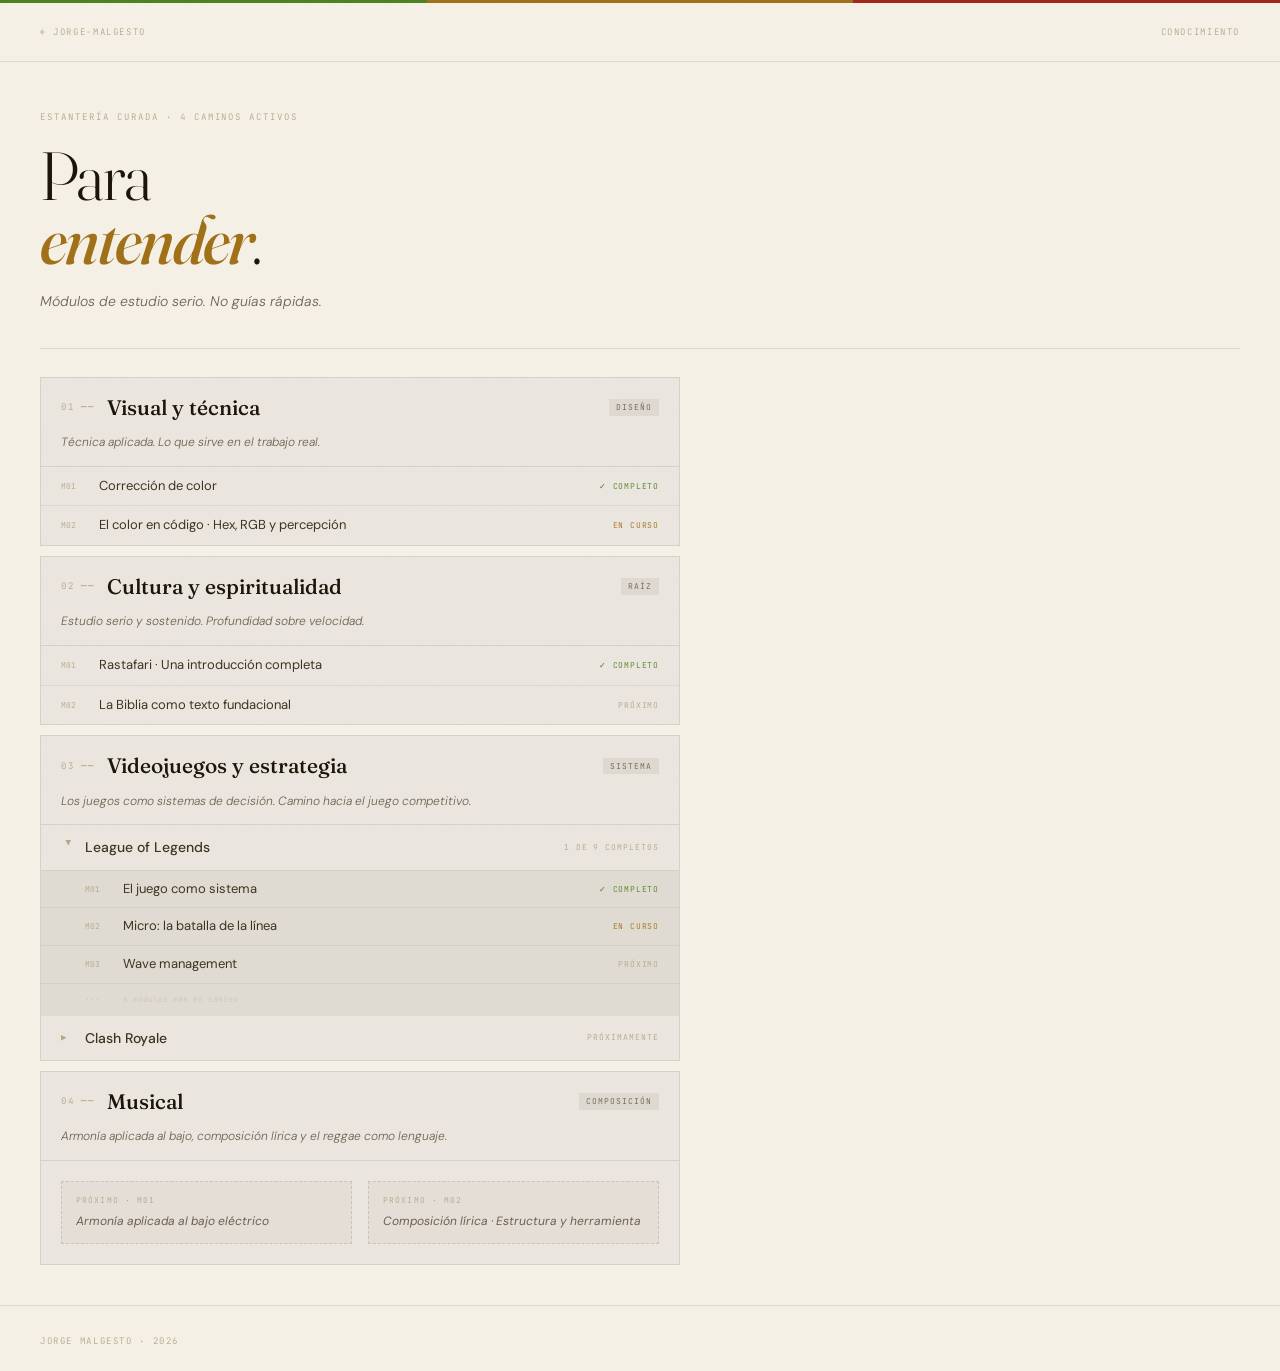
==== commit d7c935db: "Actualiza conocimiento e herramientas; agrega bajo-armonia conocimiento/index.html: camino de Videoj" ====
--- a/conocimiento/index.html
+++ b/conocimiento/index.html
@@ -128,7 +128,7 @@
       margin: 0 40px;
     }
 
-    /* Caminos */
+    /* ── Caminos ── */
     .caminos {
       padding: 28px 40px 40px;
       display: flex;
@@ -143,11 +143,10 @@
       border: 0.5px solid var(--rule);
       transition: border-color 150ms ease-out;
     }
-    .camino:hover { border-color: rgba(30,20,10,0.18); }
 
     .camino-header {
       display: flex;
-      align-items: baseline;
+      align-items: center;
       gap: 12px;
       padding: 18px 20px 14px;
     }
@@ -191,7 +190,7 @@
       line-height: 1.55;
     }
 
-    /* Módulos */
+    /* ── Módulos directos ── */
     .modules {
       border-top: 0.5px solid var(--rule);
     }
@@ -231,21 +230,120 @@
       letter-spacing: 0.1em;
       flex-shrink: 0;
     }
-    .status-done  { color: var(--green); }
-    .status-wip   { color: var(--gold); }
-    .status-soon  { color: var(--ink-faint); }
+    .status-done { color: var(--green); }
+    .status-wip  { color: var(--gold); }
+    .status-soon { color: var(--ink-faint); }
 
     .mod-more {
       display: flex;
       align-items: center;
       gap: 10px;
       padding: 9px 20px;
-      opacity: 0.45;
+      opacity: 0.4;
     }
     .mod-more span {
       font-family: var(--mono);
       font-size: 8px;
       color: var(--ink-faint);
+    }
+
+    /* ── Sub-secciones expandibles (Videojuegos) ── */
+    .subsections {
+      border-top: 0.5px solid var(--rule);
+    }
+
+    .subsection {
+      border-bottom: 0.5px solid var(--rule-soft);
+    }
+    .subsection:last-child { border-bottom: none; }
+
+    .subsection-toggle {
+      display: flex;
+      align-items: center;
+      gap: 10px;
+      padding: 11px 20px;
+      cursor: pointer;
+      transition: background 120ms ease-out;
+      user-select: none;
+    }
+    .subsection-toggle:hover { background: var(--bg-soft); }
+
+    .sub-icon {
+      font-family: var(--mono);
+      font-size: 9px;
+      color: var(--ink-faint);
+      width: 14px;
+      flex-shrink: 0;
+      transition: transform 200ms ease-out;
+      display: inline-block;
+    }
+    .subsection.open .sub-icon { transform: rotate(90deg); }
+
+    .sub-name {
+      font-family: var(--sans);
+      font-size: 14px;
+      font-weight: 500;
+      color: var(--ink-soft);
+      flex: 1;
+    }
+
+    .sub-count {
+      font-family: var(--mono);
+      font-size: 8px;
+      text-transform: uppercase;
+      letter-spacing: 0.12em;
+      color: var(--ink-faint);
+    }
+
+    .subsection-body {
+      display: none;
+      background: var(--bg-inner);
+      border-top: 0.5px solid var(--rule-soft);
+    }
+    .subsection.open .subsection-body { display: block; }
+
+    .sub-mod-row {
+      display: flex;
+      align-items: center;
+      gap: 10px;
+      padding: 8px 20px 8px 44px;
+      border-bottom: 0.5px solid var(--rule-soft);
+      transition: background 120ms ease-out;
+      cursor: pointer;
+    }
+    .sub-mod-row:last-child { border-bottom: none; }
+    .sub-mod-row:hover { background: var(--bg-soft); }
+
+    /* ── Sección próximamente ── */
+    .coming-soon {
+      padding: 20px;
+      border-top: 0.5px solid var(--rule);
+      display: flex;
+      gap: 16px;
+    }
+
+    .soon-item {
+      flex: 1;
+      padding: 12px 14px;
+      background: rgba(30,20,10,0.03);
+      border: 0.5px dashed rgba(30,20,10,0.12);
+    }
+
+    .soon-label {
+      font-family: var(--mono);
+      font-size: 8px;
+      text-transform: uppercase;
+      letter-spacing: 0.14em;
+      color: var(--ink-faint);
+      margin-bottom: 5px;
+    }
+
+    .soon-name {
+      font-family: var(--sans);
+      font-size: 12px;
+      font-weight: 400;
+      color: var(--ink-dim);
+      font-style: italic;
     }
 
     /* Footer */
@@ -276,6 +374,7 @@
       .divider { margin: 0 24px; }
       .caminos { padding: 24px 24px 32px; }
       .footer { padding: 16px 24px; }
+      .coming-soon { flex-direction: column; }
     }
   </style>
 </head>
@@ -291,7 +390,7 @@
 </div>
 
 <div class="hero">
-  <p class="eyebrow">Estantería curada · 3 caminos activos</p>
+  <p class="eyebrow">Estantería curada · 4 caminos activos</p>
   <h1 class="title">Para<br><em>entender</em>.</h1>
   <p class="subtitle">Módulos de estudio serio. No guías rápidas.</p>
 </div>
@@ -300,7 +399,7 @@
 
 <div class="caminos">
 
-  <!-- Camino 01: Visual y técnica -->
+  <!-- 01: Visual y técnica -->
   <div class="camino">
     <div class="camino-header">
       <span class="c-num">01 ──</span>
@@ -316,13 +415,13 @@
       </a>
       <div class="mod-row">
         <span class="mod-num">M02</span>
-        <span class="mod-name">Tipografía aplicada</span>
-        <span class="mod-status status-soon">Próximo</span>
+        <span class="mod-name">El color en código · Hex, RGB y percepción</span>
+        <span class="mod-status status-wip">En curso</span>
       </div>
     </div>
   </div>
 
-  <!-- Camino 02: Cultura y espiritualidad -->
+  <!-- 02: Cultura y espiritualidad -->
   <div class="camino">
     <div class="camino-header">
       <span class="c-num">02 ──</span>
@@ -344,43 +443,91 @@
     </div>
   </div>
 
-  <!-- Camino 03: Videojuegos y estrategia -->
+  <!-- 03: Videojuegos y estrategia — expandibles -->
   <div class="camino">
     <div class="camino-header">
       <span class="c-num">03 ──</span>
       <span class="c-name">Videojuegos y estrategia</span>
       <span class="c-tag">Sistema</span>
     </div>
-    <p class="c-desc">Entender los juegos como sistemas de decisión. Camino hacia el juego competitivo.</p>
-    <div class="modules">
-      <a href="videojuegos-estrategia/lol-el-juego-como-sistema/" class="mod-row">
-        <span class="mod-num">M01</span>
-        <span class="mod-name">League of Legends · El juego como sistema</span>
-        <span class="mod-status status-done">✓ Completo</span>
-      </a>
-      <div class="mod-row">
-        <span class="mod-num">M02</span>
-        <span class="mod-name">Micro: la batalla de la línea</span>
-        <span class="mod-status status-wip">En curso</span>
+    <p class="c-desc">Los juegos como sistemas de decisión. Camino hacia el juego competitivo.</p>
+
+    <div class="subsections">
+
+      <!-- League of Legends -->
+      <div class="subsection open" id="sub-lol">
+        <div class="subsection-toggle" onclick="toggleSub('sub-lol')">
+          <span class="sub-icon">▶</span>
+          <span class="sub-name">League of Legends</span>
+          <span class="sub-count">1 de 9 completos</span>
+        </div>
+        <div class="subsection-body">
+          <a href="videojuegos-estrategia/lol-el-juego-como-sistema/" class="sub-mod-row">
+            <span class="mod-num">M01</span>
+            <span class="mod-name">El juego como sistema</span>
+            <span class="mod-status status-done">✓ Completo</span>
+          </a>
+          <div class="sub-mod-row">
+            <span class="mod-num">M02</span>
+            <span class="mod-name">Micro: la batalla de la línea</span>
+            <span class="mod-status status-wip">En curso</span>
+          </div>
+          <div class="sub-mod-row">
+            <span class="mod-num">M03</span>
+            <span class="mod-name">Wave management</span>
+            <span class="mod-status status-soon">Próximo</span>
+          </div>
+          <div class="mod-more" style="padding-left:44px">
+            <span class="mod-num">···</span>
+            <span>6 módulos más en camino</span>
+          </div>
+        </div>
       </div>
-      <div class="mod-row">
-        <span class="mod-num">M03</span>
-        <span class="mod-name">Wave management</span>
-        <span class="mod-status status-soon">Próximo</span>
+
+      <!-- Clash Royale -->
+      <div class="subsection" id="sub-cr">
+        <div class="subsection-toggle" onclick="toggleSub('sub-cr')">
+          <span class="sub-icon">▶</span>
+          <span class="sub-name">Clash Royale</span>
+          <span class="sub-count">Próximamente</span>
+        </div>
+        <div class="subsection-body">
+          <div class="sub-mod-row">
+            <span class="mod-num">M01</span>
+            <span class="mod-name">El elixir como economía · Fundamentos</span>
+            <span class="mod-status status-soon">Próximo</span>
+          </div>
+          <div class="sub-mod-row">
+            <span class="mod-num">M02</span>
+            <span class="mod-name">Ciclo de mazo y contador de cartas</span>
+            <span class="mod-status status-soon">Próximo</span>
+          </div>
+          <div class="mod-more" style="padding-left:44px">
+            <span class="mod-num">···</span>
+            <span>Temario completo en definición</span>
+          </div>
+        </div>
       </div>
-      <div class="mod-row">
-        <span class="mod-num">M04</span>
-        <span class="mod-name">Visión y control de mapa</span>
-        <span class="mod-status status-soon">Próximo</span>
+
+    </div>
+  </div>
+
+  <!-- 04: Musical -->
+  <div class="camino">
+    <div class="camino-header">
+      <span class="c-num">04 ──</span>
+      <span class="c-name">Musical</span>
+      <span class="c-tag">Composición</span>
+    </div>
+    <p class="c-desc">Armonía aplicada al bajo, composición lírica y el reggae como lenguaje.</p>
+    <div class="coming-soon">
+      <div class="soon-item">
+        <div class="soon-label">Próximo · M01</div>
+        <div class="soon-name">Armonía aplicada al bajo eléctrico</div>
       </div>
-      <div class="mod-row">
-        <span class="mod-num">M05</span>
-        <span class="mod-name">Objetivos y tempo</span>
-        <span class="mod-status status-soon">Próximo</span>
-      </div>
-      <div class="mod-more">
-        <span class="mod-num">···</span>
-        <span>4 módulos más en camino</span>
+      <div class="soon-item">
+        <div class="soon-label">Próximo · M02</div>
+        <div class="soon-name">Composición lírica · Estructura y herramienta</div>
       </div>
     </div>
   </div>
@@ -391,5 +538,12 @@
   <span class="footer-text">Jorge Malgesto · 2026</span>
 </footer>
 
+<script>
+  function toggleSub(id) {
+    const el = document.getElementById(id);
+    el.classList.toggle('open');
+  }
+</script>
+
 </body>
 </html>
